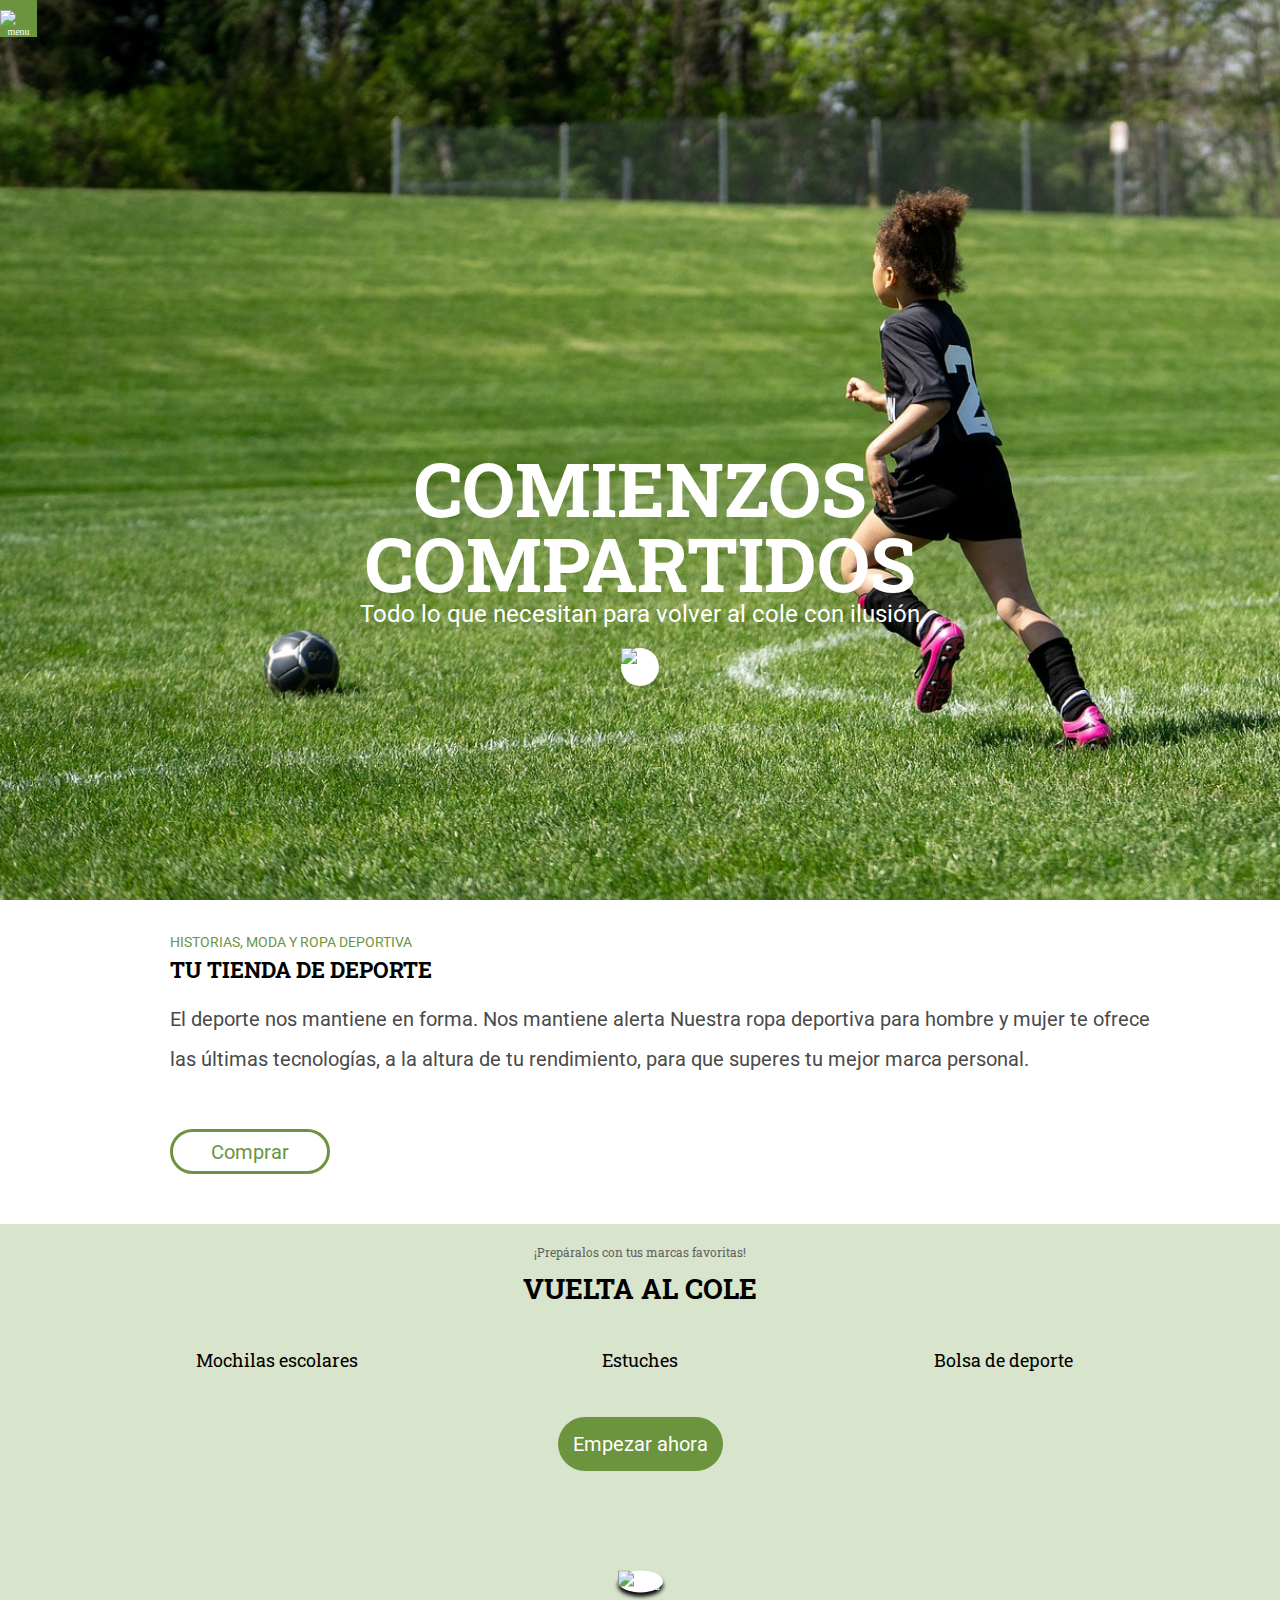
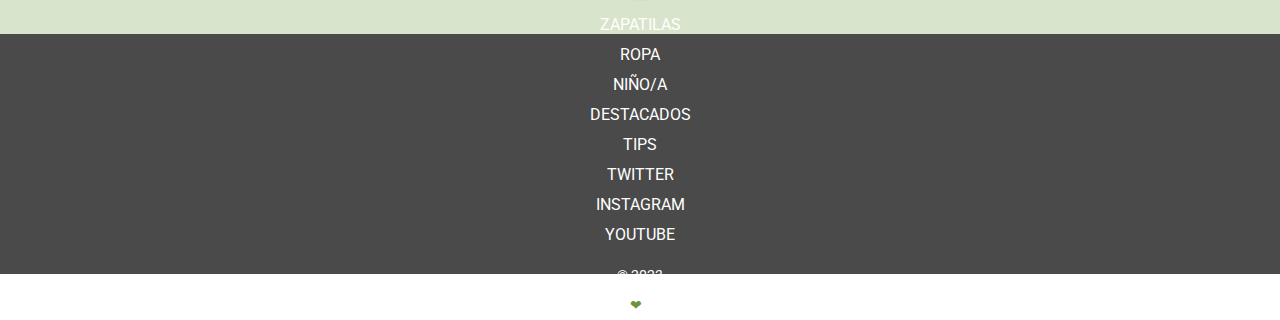
==== docs/index.html @ 7670718a "Update docs" ====
<!DOCTYPE html>
<html lang="es">
  <head>
    <meta charset="UTF-8" />
    <meta name="viewport" content="width=device-width, initial-scale=1" />
    <title>Tu tienda de deporte</title>
    <link rel="stylesheet" href="./assets/css/main.css" />
    <link rel="preconnect" href="https://fonts.googleapis.com" />
    <link rel="preconnect" href="https://fonts.gstatic.com" crossorigin />
    <link
      href="https://fonts.googleapis.com/css2?family=Roboto&family=Roboto+Slab:wght@700&display=swap"
      rel="stylesheet"
    />
  </head>

  <body>
    <header class="header">
      <a href="https://adalab.es/"><img
          class="header__menu"
          src="../assets/images/ico-menu.svg"
          alt="menu" title="menú"/></a>
    </header>
    <main>
      <section class="hero" id="hero">
        <article class="hero__article">
          <h1 class="hero__article--title">comienzos compartidos</h1>
          <p class="hero__article--text">
            Todo lo que necesitan para volver al cole con ilusión
          </p>
          <div class="hero__icon">
            <a href="#school"
              ><img
                class="hero__icon--fig"
                src="../assets/images/ico-scroll-down.svg"
                alt="icono de bajar" title="Ir abajo"
            /></a>
          </div>
        </article>
      </section>
      <section class="sectionone">
        <p class="sectionone__text">historias, moda y ropa deportiva</p>
        <h2 class="sectionone__title">tu tienda de deporte</h2>
        <p class="sectionone__deport">
          El deporte nos mantiene en forma. Nos mantiene alerta Nuestra ropa
          deportiva para hombre y mujer te ofrece las últimas tecnologías, a la
          altura de tu rendimiento, para que superes tu mejor marca personal.
        </p>
        <button class="sectionone__button">Comprar</button>
      </section>

      <section class="container">
        <p class="container__text">¡Prepáralos con tus marcas favoritas!</p>
        <h2 class="container__title" id="school">vuelta al cole</h2>
        <ul class="container__articles">
          <li>
            <img
              class="container__articles--img"
              src="../assets/images/lpbts-mod05-img01-desk.png"
              alt=""
            />
            <p class="container__articles--description">Mochilas escolares</p>
          </li>
          <li>
            <img
              class="container__articles--img"
              src="../assets/images/lpbts-mod05-img04-mob.png"
              alt=""
            />
            <p class="container__articles--description">Estuches</p>
          </li>
          <li>
            <img
              class="container__articles--img"
              src="../assets/images/lpbts-mod05-img03-mob.png"
              alt=""
            />
            <p class="container__articles--description">Bolsa de deporte</p>
          </li>
        </ul>

        <a href="#hero" class="container__buttontwo">Empezar ahora</a>
      </section>
    </main>

    <footer class="footer">
      <div class="footer__arrowup">
        <a href="#hero"
          ><img src="../assets/images/ico-arrow.svg" alt="Ir arriba" title="Ir arriba"
        /></a>
      </div>

    <span class="footer__span">
      <nav class="footer--nav">
        <ul class="footer__span--nav--articles">
          <li><a href="https://adalab.es/" class="footer__span--articles--item">zapatilas</a></li>
          <li><a href="https://adalab.es/" class="footer__span--articles--item">ropa</a></li>
          <li><a href="https://adalab.es/" class="footer__span--articles--item">niño/a</a></li>
          <li><a href="https://adalab.es/" class="footer__span--articles--item">destacados</a></li>
          <li><a href="https://adalab.es/" class="footer__span--articles--item">tips</a></li>
        </ul>
        <nav class="footer__span--nav--networks"> 
        <ul>
          <li><a href="https://adalab.es/" class="footer__span--networks--item">twitter</a></li>
          <li><a href="https://adalab.es/" class="footer__span--networks--item">instagram</a></li>
          <li><a href="https://adalab.es/"class="footer__span--networks--item">youtube</a></li>
        </ul>
      </nav>
      <ul class="footer__span--copy">
        <li>&copy; 2023</li>
        <li>we 
          <span class="footer__span--copy--heart">❤︎</span> run</li>
      </ul>
      </span>
    </footer>
  </body>
</html>
---- docs/assets/css/main.css ----
html{font-size:62.5%}*{box-sizing:border-box;margin:0;padding:0}ol,ul{list-style:none}a{text-decoration:none}.header{background-color:#6c933e;width:3.6rem;height:3.6rem;position:fixed;z-index:100;top:0;left:0;text-align:center;padding-top:1rem}@media all and (min-width: 768px){.header{width:3.7rem;height:3.7rem}}.header__menu{width:1.8rem;height:1.3rem}.hero{background-image:url("../images/cover.jpeg");height:100vh;background-size:cover;background-repeat:no-repeat;background-position:85%;display:flex;justify-content:center;align-items:center;text-align:center}.hero__article{width:25rem;display:flex;width:25rem;flex-direction:column;align-items:center;transform:translateY(55%)}@media all and (min-width: 768px){.hero__article{width:30rem;transform:translateY(30%)}}@media all and (min-width: 1280px){.hero__article{width:80rem;transform:translateY(30%);transform:translateY(50%)}}.hero__article--title{font-size:3rem;font-family:"Roboto Slab",serif;color:#fff;text-transform:uppercase;flex-direction:column;line-height:1.5}@media all and (min-width: 768px){.hero__article--title{font-size:7.5rem;line-height:1}}.hero__article--text{color:#fff;font-family:"Roboto",sans-serif;font-size:1.6rem}@media all and (min-width: 768px){.hero__article--text{font-size:2.4rem}}.hero__icon{background-color:#fff;display:flex;align-items:center;justify-content:center;align-content:center;width:3.8rem;height:3.8rem;border-radius:50%;margin-top:2rem}.hero__icon :hover{transform:scale(0.9)}.sectionone{margin-left:1.3rem;margin-right:1.7rem}@media all and (min-width: 768px){.sectionone{margin-left:3.7rem;margin-right:3.9rem}}@media all and (min-width: 1280px){.sectionone{margin-left:17rem;margin-right:16.8rem}}.sectionone__text{font-size:1.4rem;color:#6c933e;text-transform:uppercase;font-family:"Roboto",sans-serif;margin-top:3.4rem}@media all and (min-width: 768){.sectionone__text{font-size:1.6rem}}.sectionone__title{font-size:2.2rem;color:#000;text-transform:uppercase;font-family:"Roboto Slab",serif;margin-top:0.5rem}@media all and (min-width: 768){.sectionone__title{font-size:3.2rem}}.sectionone__deport{font-size:1.8rem;color:#4a4a4a;font-family:"Roboto",sans-serif;margin-top:1.5rem;line-height:2}@media all and (min-width: 768px){.sectionone__deport{font-size:2rem;width:69rem}}@media all and (min-width: 1280px){.sectionone__deport{width:100rem}}.sectionone__button{margin-top:5rem;margin-bottom:5rem;width:16rem;height:4.5rem;font-family:"Roboto",sans-serif;font-size:2rem;color:#6c933e;background-color:#fff;border:solid 0.3rem;border-color:#6c933e;border-radius:2.3rem}.container{background-color:#d9e4cc;gap:1.5rem;text-align:center;height:66rem}@media all and (min-width: 768px){.container{height:41rem}}@media all and (min-width: 1280px){.container{padding-left:10rem;padding-right:10rem}}.container__text{font-size:1.2rem;font-family:"Roboto Slab",serif;color:#626262;padding-top:2rem}.container__title{font-size:2rem;font-family:"Roboto Slab",serif;text-transform:uppercase;padding-top:1rem}@media all and (min-width: 768px){.container__title{font-size:2.8rem}}.container__articles{display:grid;place-content:center;gap:1rem;margin-top:2.5rem;margin-bottom:3.5rem}@media all and (min-width: 768px){.container__articles{grid-template-columns:repeat(3, 1fr);margin-bottom:6rem}}.container__articles--img{border-radius:50%;width:11.4rem;box-shadow:0 0.4rem 0.4rem 0 #626262}.container__articles--description{font-size:1.4rem;font-family:"Roboto Slab",serif;margin-top:0.5rem}@media all and (min-width: 768px){.container__articles--description{font-size:1.8rem}}.container__buttontwo{width:18.4rem;height:4.7rem;font-family:"Roboto",sans-serif;font-size:2rem;color:#fff;background-color:#6c933e;padding:1.5rem;border-radius:3rem;margin-top:5rem}.footer{background-color:#4a4a4a;height:43rem;display:flex;justify-content:center;flex-direction:column;align-items:center;text-align:center}@media all and (min-width: 768px){.footer{height:24rem}}.footer__arrowup{width:4.5rem;height:4.5rem;border-radius:50%;background-color:#fff;transform:translateY(-130%);display:flex;justify-content:center;align-items:center;box-shadow:0 0.4rem 0.4rem 0 #000}.footer__arrowup :hover{transform:scale(0.9)}@media all and (min-width: 768px){.footer__arrowup{transform:translateY(-80%)}}.footer__span{font-family:"Roboto",sans-serif;font-size:1.6rem;text-transform:uppercase;line-height:3rem}@media all and (min-width: 768px){.footer__span{display:flex;flex-direction:row-reverse;align-items:baseline;gap:8rem}}@media all and (min-width: 1280px){.footer__span{padding-left:6rem;padding-right:6rem}}@media all and (min-width: 1280px){.footer__span--nav{flex-direction:row-reverse}}.footer__span--copy{font-size:1.4rem;font-family:"Roboto",sans-serif;color:#fff;line-height:3rem;margin-top:1rem;order:1}.footer__span--copy--heart{color:#6c933e}a{color:#fff}
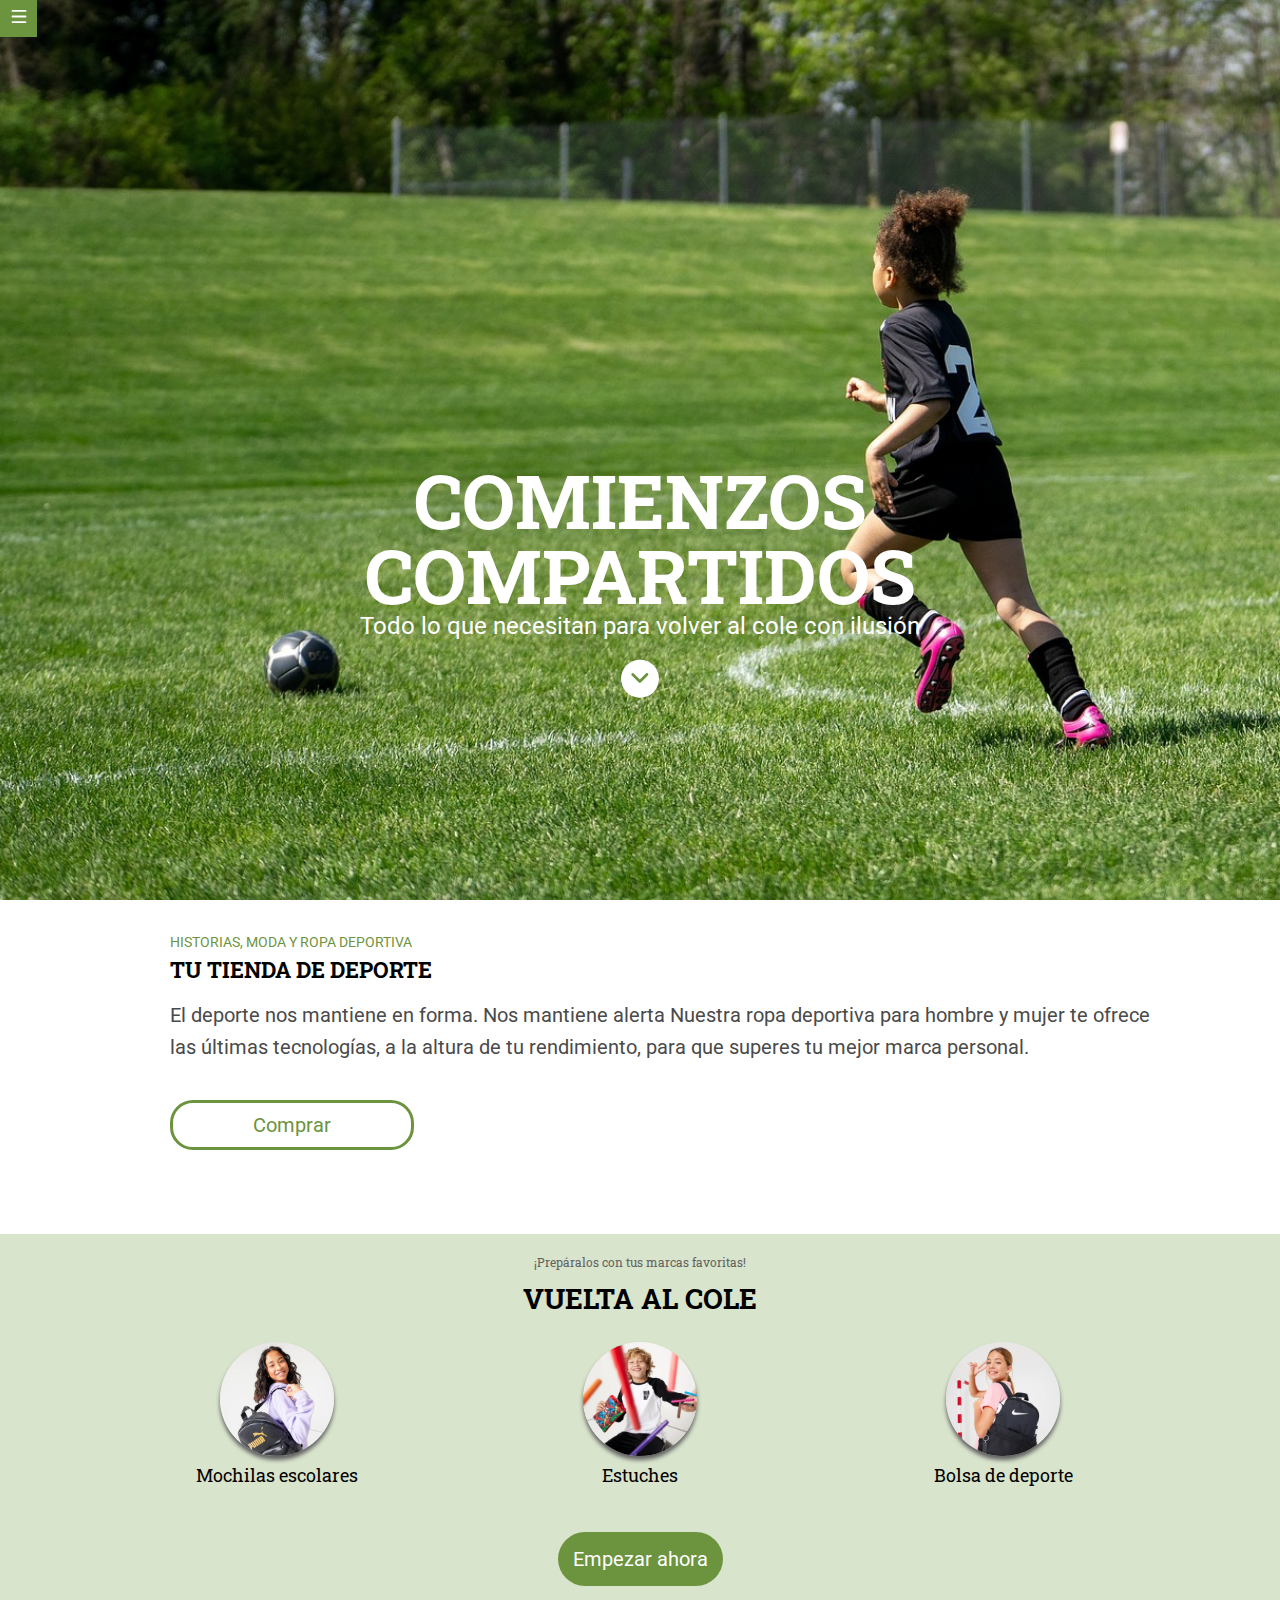
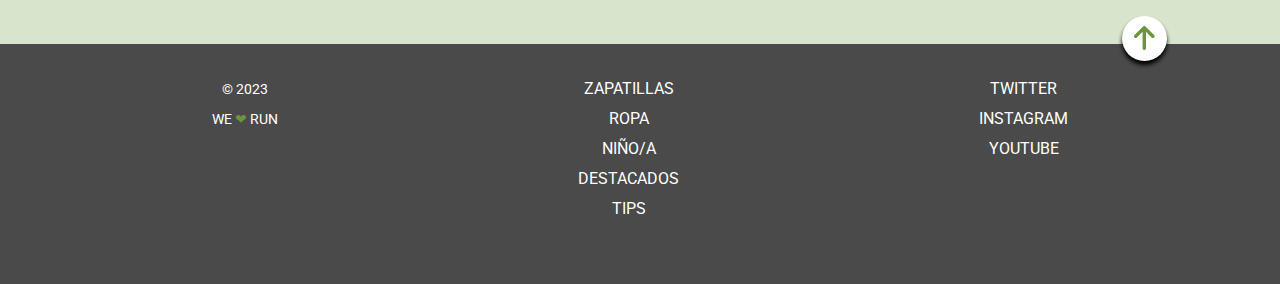
==== commit 57a40814: "Update docs" ====
--- a/docs/index.html
+++ b/docs/index.html
@@ -14,103 +14,106 @@
   </head>
 
   <body>
-    <header class="header">
-      <a href="https://adalab.es/"><img
-          class="header__menu"
-          src="../assets/images/ico-menu.svg"
-          alt="menu" title="menú"/></a>
-    </header>
-    <main>
-      <section class="hero" id="hero">
-        <article class="hero__article">
-          <h1 class="hero__article--title">comienzos compartidos</h1>
-          <p class="hero__article--text">
-            Todo lo que necesitan para volver al cole con ilusión
-          </p>
-          <div class="hero__icon">
-            <a href="#school"
-              ><img
-                class="hero__icon--fig"
-                src="../assets/images/ico-scroll-down.svg"
-                alt="icono de bajar" title="Ir abajo"
-            /></a>
-          </div>
-        </article>
+      <header class="header">
+          <a href="https://adalab.es/"><img
+              class="header__menu"
+              src="./assets/images/ico-menu.svg"
+              alt="menu" title="menú"/></a>
+        </header>
+  <main>
+      <section class="hero" id="hero">
+        <article class="hero__article">
+          <h1 class="hero__article--title">comienzos compartidos</h1>
+          <p class="hero__article--text">
+            Todo lo que necesitan para volver al cole con ilusión
+          </p>
+          <div class="hero__icon">
+            <a href="#school"
+              ><img
+                class="hero__icon--fig"
+                src="./assets/images/ico-scroll-down.svg"
+                alt="icono de bajar"
+                title="Ir abajo"
+            /></a>
+          </div>
+        </article>
+      </section>
+
+      <section class="sectionone">
+        <p class="sectionone__text">historias, moda y ropa deportiva</p>
+        <h2 class="sectionone__title">tu tienda de deporte</h2>
+        <p class="sectionone__deport">
+          El deporte nos mantiene en forma. Nos mantiene alerta Nuestra ropa deportiva
+          para hombre y mujer te ofrece las últimas tecnologías, a la altura de tu
+          rendimiento, para que superes tu mejor marca personal.
+        </p>
+
+        <a href="#hero" class="sectionone__button">Comprar</a>
       </section>
-      <section class="sectionone">
-        <p class="sectionone__text">historias, moda y ropa deportiva</p>
-        <h2 class="sectionone__title">tu tienda de deporte</h2>
-        <p class="sectionone__deport">
-          El deporte nos mantiene en forma. Nos mantiene alerta Nuestra ropa
-          deportiva para hombre y mujer te ofrece las últimas tecnologías, a la
-          altura de tu rendimiento, para que superes tu mejor marca personal.
-        </p>
-        <button class="sectionone__button">Comprar</button>
-      </section>
-
-      <section class="container">
-        <p class="container__text">¡Prepáralos con tus marcas favoritas!</p>
-        <h2 class="container__title" id="school">vuelta al cole</h2>
-        <ul class="container__articles">
-          <li>
-            <img
-              class="container__articles--img"
-              src="../assets/images/lpbts-mod05-img01-desk.png"
-              alt=""
-            />
-            <p class="container__articles--description">Mochilas escolares</p>
-          </li>
-          <li>
-            <img
-              class="container__articles--img"
-              src="../assets/images/lpbts-mod05-img04-mob.png"
-              alt=""
-            />
-            <p class="container__articles--description">Estuches</p>
-          </li>
-          <li>
-            <img
-              class="container__articles--img"
-              src="../assets/images/lpbts-mod05-img03-mob.png"
-              alt=""
-            />
-            <p class="container__articles--description">Bolsa de deporte</p>
-          </li>
-        </ul>
-
-        <a href="#hero" class="container__buttontwo">Empezar ahora</a>
-      </section>
-    </main>
-
-    <footer class="footer">
-      <div class="footer__arrowup">
-        <a href="#hero"
-          ><img src="../assets/images/ico-arrow.svg" alt="Ir arriba" title="Ir arriba"
-        /></a>
-      </div>
-
-    <span class="footer__span">
-      <nav class="footer--nav">
-        <ul class="footer__span--nav--articles">
-          <li><a href="https://adalab.es/" class="footer__span--articles--item">zapatilas</a></li>
-          <li><a href="https://adalab.es/" class="footer__span--articles--item">ropa</a></li>
-          <li><a href="https://adalab.es/" class="footer__span--articles--item">niño/a</a></li>
-          <li><a href="https://adalab.es/" class="footer__span--articles--item">destacados</a></li>
-          <li><a href="https://adalab.es/" class="footer__span--articles--item">tips</a></li>
-        </ul>
-        <nav class="footer__span--nav--networks"> 
-        <ul>
-          <li><a href="https://adalab.es/" class="footer__span--networks--item">twitter</a></li>
-          <li><a href="https://adalab.es/" class="footer__span--networks--item">instagram</a></li>
-          <li><a href="https://adalab.es/"class="footer__span--networks--item">youtube</a></li>
-        </ul>
-      </nav>
-      <ul class="footer__span--copy">
-        <li>&copy; 2023</li>
-        <li>we 
-          <span class="footer__span--copy--heart">❤︎</span> run</li>
-      </ul>
-      </span>
-    </footer>
+      <section class="container">
+          <p class="container__text">¡Prepáralos con tus marcas favoritas!</p>
+          <h2 class="container__title" id="school">vuelta al cole</h2>
+          <ul class="container__articles">
+            <li>
+              <img
+                class="container__articles--img"
+                src="./assets/images/lpbts-mod05-img01-desk.png"
+                alt=""
+              />
+              <p class="container__articles--description">Mochilas escolares</p>
+            </li>
+            <li>
+              <img
+                class="container__articles--img"
+                src="./assets/images/lpbts-mod05-img04-mob.png"
+                alt=""
+              />
+              <p class="container__articles--description">Estuches</p>
+            </li>
+            <li>
+              <img
+                class="container__articles--img"
+                src="./assets/images/lpbts-mod05-img03-mob.png"
+                alt=""/>
+              <p class="container__articles--description">Bolsa de deporte</p>
+            </li>
+          </ul>
+
+          <a href="#hero" class="container__buttontwo">Empezar ahora</a>
+          <div class="container__arrowup">
+            <a href="#hero"
+              ><img src="./assets/images/ico-arrow.svg" alt="Ir arriba" title="Ir arriba"
+            /></a>
+          </div>
+        </section>
+      </main>
+  </main>    
+      <footer class="footer">
+
+        
+          <nav class="footer__nav">
+            <ul class="footer__nav--articles">
+              <li><a href="https://adalab.es/" class="item">zapatillas</a></li>
+              <li><a href="https://adalab.es/" class="item">ropa</a></li>
+              <li><a href="https://adalab.es/" class="item">niño/a</a></li>
+              <li><a href="https://adalab.es/" class="item">destacados</a></li>
+              <li><a href="https://adalab.es/" class="item">tips</a></li>
+            </ul>
+
+            <nav class="footer__nav--networks"> 
+            <ul>
+              <li><a href="https://adalab.es/" class="item">twitter</a></li>
+              <li><a href="https://adalab.es/" class="item">instagram</a></li>
+              <li><a href="https://adalab.es/" class="item">youtube</a></li>
+            </ul>
+          </nav>
+
+          <ul class="footer__copy">
+            <li>&copy; 2023</li>
+            <li>we 
+              <span class="footer__copy--heart">❤︎</span> run</li>
+          </ul>
+
+        </footer>
   </body>
-</html>
+</html>--- a/docs/assets/css/main.css
+++ b/docs/assets/css/main.css
@@ -1 +1 @@
-html{font-size:62.5%}*{box-sizing:border-box;margin:0;padding:0}ol,ul{list-style:none}a{text-decoration:none}.header{background-color:#6c933e;width:3.6rem;height:3.6rem;position:fixed;z-index:100;top:0;left:0;text-align:center;padding-top:1rem}@media all and (min-width: 768px){.header{width:3.7rem;height:3.7rem}}.header__menu{width:1.8rem;height:1.3rem}.hero{background-image:url("../images/cover.jpeg");height:100vh;background-size:cover;background-repeat:no-repeat;background-position:85%;display:flex;justify-content:center;align-items:center;text-align:center}.hero__article{width:25rem;display:flex;width:25rem;flex-direction:column;align-items:center;transform:translateY(55%)}@media all and (min-width: 768px){.hero__article{width:30rem;transform:translateY(30%)}}@media all and (min-width: 1280px){.hero__article{width:80rem;transform:translateY(30%);transform:translateY(50%)}}.hero__article--title{font-size:3rem;font-family:"Roboto Slab",serif;color:#fff;text-transform:uppercase;flex-direction:column;line-height:1.5}@media all and (min-width: 768px){.hero__article--title{font-size:7.5rem;line-height:1}}.hero__article--text{color:#fff;font-family:"Roboto",sans-serif;font-size:1.6rem}@media all and (min-width: 768px){.hero__article--text{font-size:2.4rem}}.hero__icon{background-color:#fff;display:flex;align-items:center;justify-content:center;align-content:center;width:3.8rem;height:3.8rem;border-radius:50%;margin-top:2rem}.hero__icon :hover{transform:scale(0.9)}.sectionone{margin-left:1.3rem;margin-right:1.7rem}@media all and (min-width: 768px){.sectionone{margin-left:3.7rem;margin-right:3.9rem}}@media all and (min-width: 1280px){.sectionone{margin-left:17rem;margin-right:16.8rem}}.sectionone__text{font-size:1.4rem;color:#6c933e;text-transform:uppercase;font-family:"Roboto",sans-serif;margin-top:3.4rem}@media all and (min-width: 768){.sectionone__text{font-size:1.6rem}}.sectionone__title{font-size:2.2rem;color:#000;text-transform:uppercase;font-family:"Roboto Slab",serif;margin-top:0.5rem}@media all and (min-width: 768){.sectionone__title{font-size:3.2rem}}.sectionone__deport{font-size:1.8rem;color:#4a4a4a;font-family:"Roboto",sans-serif;margin-top:1.5rem;line-height:2}@media all and (min-width: 768px){.sectionone__deport{font-size:2rem;width:69rem}}@media all and (min-width: 1280px){.sectionone__deport{width:100rem}}.sectionone__button{margin-top:5rem;margin-bottom:5rem;width:16rem;height:4.5rem;font-family:"Roboto",sans-serif;font-size:2rem;color:#6c933e;background-color:#fff;border:solid 0.3rem;border-color:#6c933e;border-radius:2.3rem}.container{background-color:#d9e4cc;gap:1.5rem;text-align:center;height:66rem}@media all and (min-width: 768px){.container{height:41rem}}@media all and (min-width: 1280px){.container{padding-left:10rem;padding-right:10rem}}.container__text{font-size:1.2rem;font-family:"Roboto Slab",serif;color:#626262;padding-top:2rem}.container__title{font-size:2rem;font-family:"Roboto Slab",serif;text-transform:uppercase;padding-top:1rem}@media all and (min-width: 768px){.container__title{font-size:2.8rem}}.container__articles{display:grid;place-content:center;gap:1rem;margin-top:2.5rem;margin-bottom:3.5rem}@media all and (min-width: 768px){.container__articles{grid-template-columns:repeat(3, 1fr);margin-bottom:6rem}}.container__articles--img{border-radius:50%;width:11.4rem;box-shadow:0 0.4rem 0.4rem 0 #626262}.container__articles--description{font-size:1.4rem;font-family:"Roboto Slab",serif;margin-top:0.5rem}@media all and (min-width: 768px){.container__articles--description{font-size:1.8rem}}.container__buttontwo{width:18.4rem;height:4.7rem;font-family:"Roboto",sans-serif;font-size:2rem;color:#fff;background-color:#6c933e;padding:1.5rem;border-radius:3rem;margin-top:5rem}.footer{background-color:#4a4a4a;height:43rem;display:flex;justify-content:center;flex-direction:column;align-items:center;text-align:center}@media all and (min-width: 768px){.footer{height:24rem}}.footer__arrowup{width:4.5rem;height:4.5rem;border-radius:50%;background-color:#fff;transform:translateY(-130%);display:flex;justify-content:center;align-items:center;box-shadow:0 0.4rem 0.4rem 0 #000}.footer__arrowup :hover{transform:scale(0.9)}@media all and (min-width: 768px){.footer__arrowup{transform:translateY(-80%)}}.footer__span{font-family:"Roboto",sans-serif;font-size:1.6rem;text-transform:uppercase;line-height:3rem}@media all and (min-width: 768px){.footer__span{display:flex;flex-direction:row-reverse;align-items:baseline;gap:8rem}}@media all and (min-width: 1280px){.footer__span{padding-left:6rem;padding-right:6rem}}@media all and (min-width: 1280px){.footer__span--nav{flex-direction:row-reverse}}.footer__span--copy{font-size:1.4rem;font-family:"Roboto",sans-serif;color:#fff;line-height:3rem;margin-top:1rem;order:1}.footer__span--copy--heart{color:#6c933e}a{color:#fff}
+html{font-size:62.5%}*{box-sizing:border-box;margin:0;padding:0}ol,ul{list-style:none}a{text-decoration:none}.header{background-color:#6c933e;width:3.6rem;height:3.6rem;position:fixed;z-index:100;top:0;left:0;text-align:center;padding-top:1rem}@media all and (min-width: 768px){.header{width:3.7rem;height:3.7rem}}.header__menu{width:1.8rem;height:1.3rem}.hero{background-image:url("../images/cover.jpeg");height:100vh;background-size:cover;background-repeat:no-repeat;background-position:85%;display:flex;justify-content:center;align-items:center;text-align:center}.hero__article{width:25rem;display:flex;flex-direction:column;align-items:center;justify-content:center;transform:translateY(55%)}@media all and (min-width: 768px){.hero__article{width:30rem}}@media all and (min-width: 1280px){.hero__article{width:80rem}}.hero__article--title{font-size:3rem;font-family:"Roboto Slab",serif;color:#fff;text-transform:uppercase;flex-direction:column;line-height:1.5}@media all and (min-width: 768px){.hero__article--title{font-size:7.5rem;line-height:1}}.hero__article--text{color:#fff;font-family:"Roboto",sans-serif;font-size:1.6rem}@media all and (min-width: 768px){.hero__article--text{font-size:2.4rem}}.hero__icon{background-color:#fff;display:flex;align-items:center;justify-content:center;align-content:center;width:3.8rem;height:3.8rem;border-radius:50%;margin-top:2rem}.hero__icon :hover{transform:scale(0.9)}.sectionone{margin-left:1.3rem;margin-right:1.7rem;height:30rem}@media all and (min-width: 768px){.sectionone{margin-left:3.7rem;margin-right:3.9rem}}@media all and (min-width: 1280px){.sectionone{margin-left:17rem;margin-right:16.8rem}}.sectionone__text{font-size:1.4rem;color:#6c933e;text-transform:uppercase;font-family:"Roboto",sans-serif;margin-top:3.4rem}@media all and (min-width: 768){.sectionone__text{font-size:1.6rem}}.sectionone__title{font-size:2.2rem;color:#000;text-transform:uppercase;font-family:"Roboto Slab",serif;margin-top:0.5rem}@media all and (min-width: 768){.sectionone__title{font-size:3.2rem}}.sectionone__deport{font-size:1.8rem;color:#4a4a4a;font-family:"Roboto",sans-serif;margin-top:1.5rem;margin-bottom:5rem;line-height:1.6}@media all and (min-width: 768px){.sectionone__deport{font-size:2rem;width:69rem}}@media all and (min-width: 1280px){.sectionone__deport{width:100rem}}.sectionone__button{margin-top:5rem;color:#6c933e;font-family:"Roboto",sans-serif;font-size:2rem;background-color:#fff;border:solid 0.3rem;border-radius:2.3rem;border-color:#6c933e;padding:1rem;padding-left:8rem;padding-right:8rem;width:16rem}.container{background-color:#d9e4cc;gap:1.5rem;text-align:center;height:66rem}@media all and (min-width: 768px){.container{height:41rem}}@media all and (min-width: 1280px){.container{padding-left:10rem;padding-right:10rem}}.container__text{font-size:1.2rem;font-family:"Roboto Slab",serif;color:#626262;padding-top:2rem}.container__title{font-size:2rem;font-family:"Roboto Slab",serif;text-transform:uppercase;padding-top:1rem}@media all and (min-width: 768px){.container__title{font-size:2.8rem}}.container__articles{display:grid;place-content:center;gap:1rem;margin-top:2.5rem;margin-bottom:3.5rem}@media all and (min-width: 768px){.container__articles{grid-template-columns:repeat(3, 1fr);margin-bottom:6rem}}.container__articles--img{border-radius:50%;width:11.4rem;box-shadow:0 0.4rem 0.4rem 0 #626262}.container__articles--description{font-size:1.4rem;font-family:"Roboto Slab",serif;margin-top:0.5rem}@media all and (min-width: 768px){.container__articles--description{font-size:1.8rem}}.container__buttontwo{width:18.4rem;height:4.7rem;font-family:"Roboto",sans-serif;font-size:2rem;color:#fff;background-color:#6c933e;padding:1.5rem;border-radius:3rem;margin-top:5rem}.container__buttontwo :hover{background-color:#d9e4cc}.container__arrowup{width:4.5rem;height:4.5rem;border-radius:50%;background-color:#fff;display:flex;justify-content:center;justify-self:center;align-items:center;box-shadow:0 0.4rem 0.4rem 0 #000;transform:translate(300%, 90%)}@media all and (min-width: 768px){.container__arrowup{transform:translate(780%, 100%)}}@media all and (min-width: 1280px){.container__arrowup{transform:translate(1120%, 100%)}}.container__arrowup :hover{transform:scale(0.9)}.footer{background-color:#4a4a4a;height:43rem;font-family:"Roboto",sans-serif;font-size:1.6rem;text-transform:uppercase;line-height:3rem;text-align:center;color:#fff}@media all and (min-width: 768px){.footer{height:24rem}}@media all and (min-width: 768px){.footer__nav{display:flex;flex-direction:row-reverse;justify-content:center;align-content:baseline;gap:15rem}}@media all and (min-width: 1280px){.footer__nav{gap:30rem}}.footer__nav--articles{padding-top:3rem;order:2}.footer__nav--networks{margin-top:3rem;order:1}.footer__nav .item{color:#fff}.footer__copy{font-size:1.4rem;font-family:"Roboto",sans-serif;color:#fff;line-height:3rem;order:3;margin-top:3rem}.footer__copy--heart{color:#6c933e}
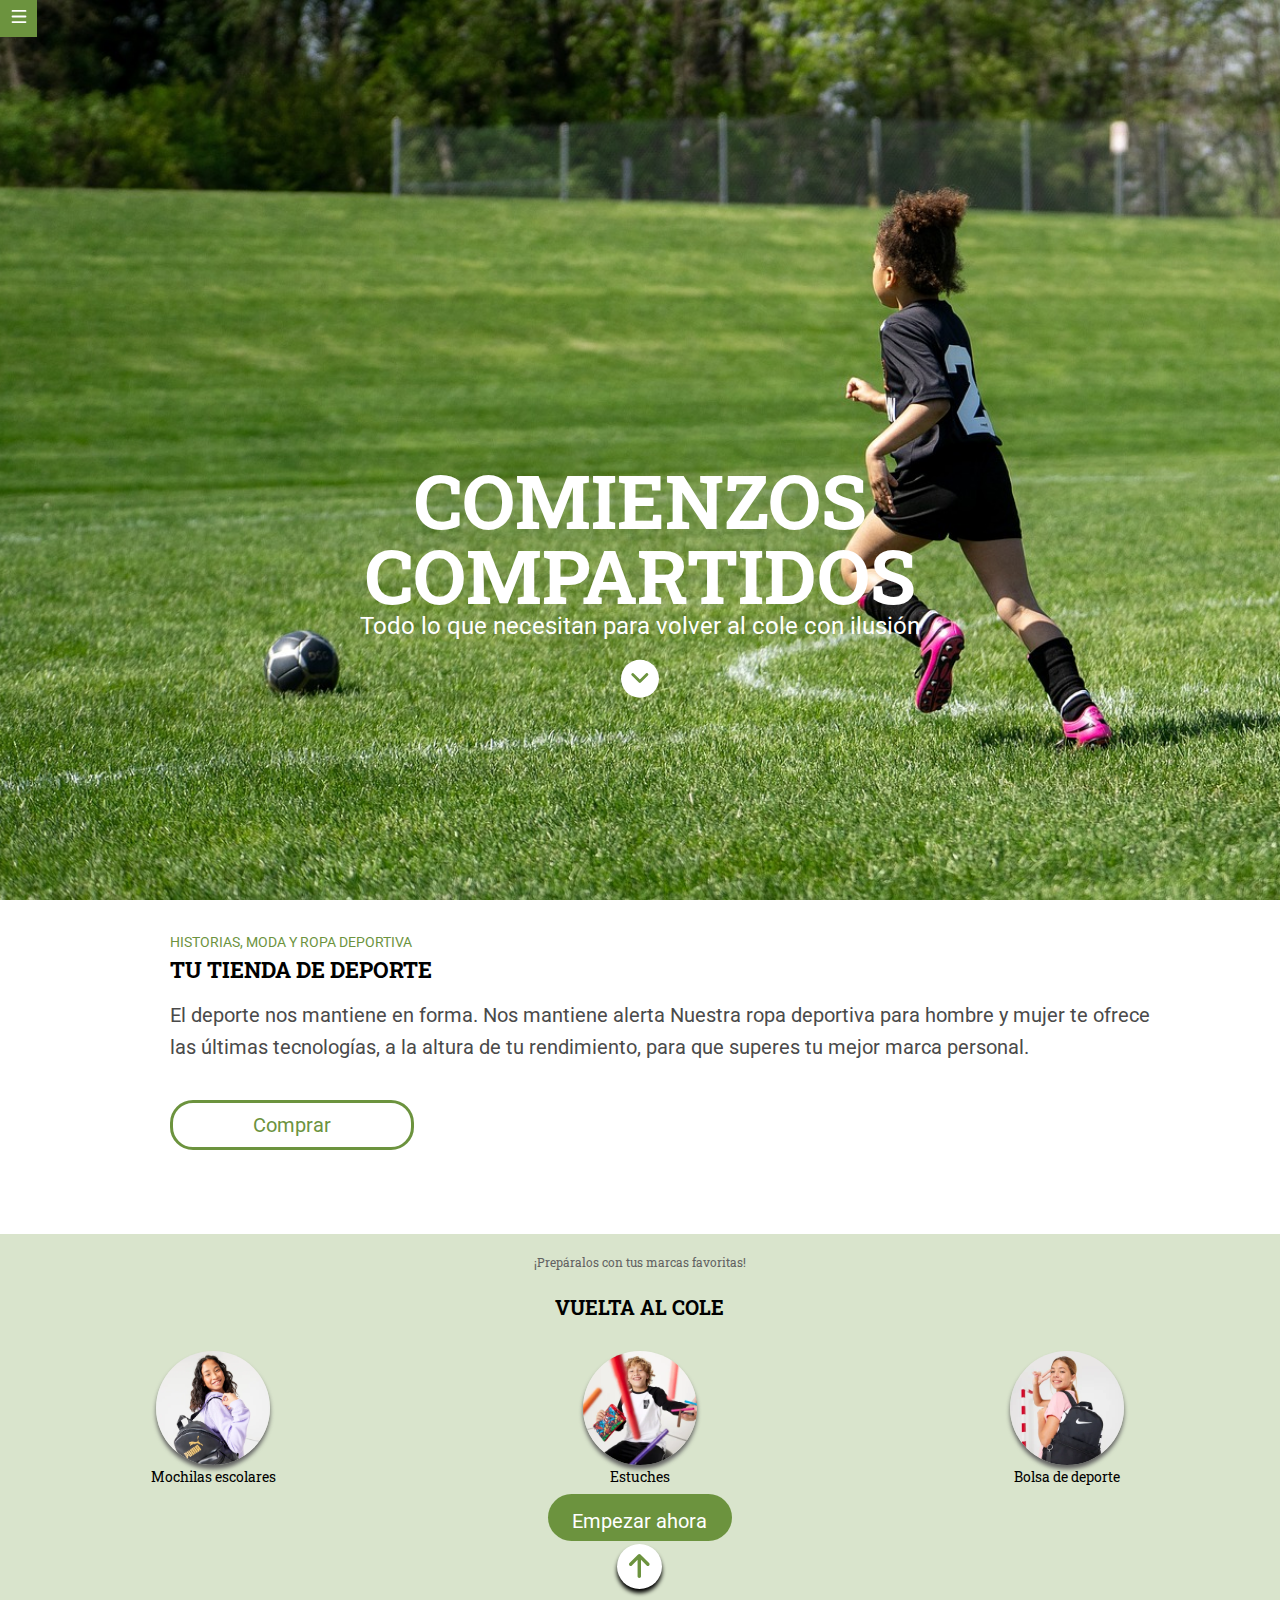
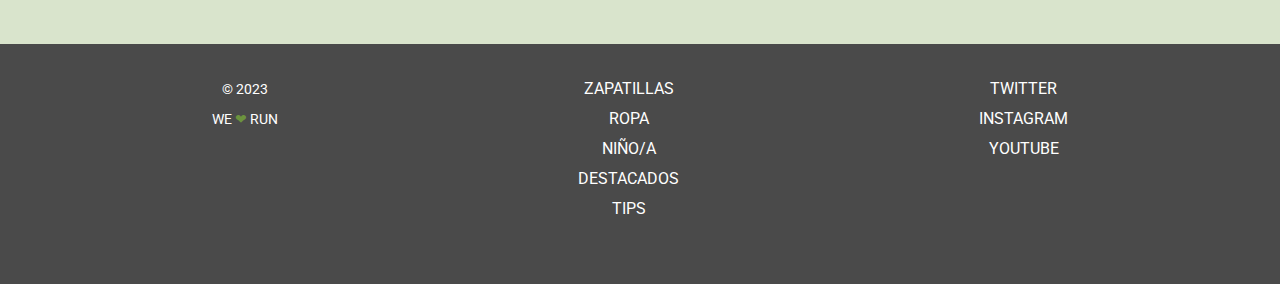
==== commit e824ec3a: "Update docs" ====
--- a/docs/index.html
+++ b/docs/index.html
@@ -53,29 +53,30 @@
       <section class="container">
           <p class="container__text">¡Prepáralos con tus marcas favoritas!</p>
           <h2 class="container__title" id="school">vuelta al cole</h2>
+          
           <ul class="container__articles">
-            <li>
+            <li class="school">
               <img
-                class="container__articles--img"
+                class="img"
                 src="./assets/images/lpbts-mod05-img01-desk.png"
                 alt=""
               />
-              <p class="container__articles--description">Mochilas escolares</p>
+              <p class="description">Mochilas escolares</p>
             </li>
-            <li>
+            <li class="case">
               <img
-                class="container__articles--img"
+                class="img"
                 src="./assets/images/lpbts-mod05-img04-mob.png"
                 alt=""
               />
-              <p class="container__articles--description">Estuches</p>
+              <p class="description">Estuches</p>
             </li>
-            <li>
+            <li class="bagdeport">
               <img
-                class="container__articles--img"
+                class="img"
                 src="./assets/images/lpbts-mod05-img03-mob.png"
                 alt=""/>
-              <p class="container__articles--description">Bolsa de deporte</p>
+              <p class="description">Bolsa de deporte</p>
             </li>
           </ul>
 
--- a/docs/assets/css/main.css
+++ b/docs/assets/css/main.css
@@ -1 +1 @@
-html{font-size:62.5%}*{box-sizing:border-box;margin:0;padding:0}ol,ul{list-style:none}a{text-decoration:none}.header{background-color:#6c933e;width:3.6rem;height:3.6rem;position:fixed;z-index:100;top:0;left:0;text-align:center;padding-top:1rem}@media all and (min-width: 768px){.header{width:3.7rem;height:3.7rem}}.header__menu{width:1.8rem;height:1.3rem}.hero{background-image:url("../images/cover.jpeg");height:100vh;background-size:cover;background-repeat:no-repeat;background-position:85%;display:flex;justify-content:center;align-items:center;text-align:center}.hero__article{width:25rem;display:flex;flex-direction:column;align-items:center;justify-content:center;transform:translateY(55%)}@media all and (min-width: 768px){.hero__article{width:30rem}}@media all and (min-width: 1280px){.hero__article{width:80rem}}.hero__article--title{font-size:3rem;font-family:"Roboto Slab",serif;color:#fff;text-transform:uppercase;flex-direction:column;line-height:1.5}@media all and (min-width: 768px){.hero__article--title{font-size:7.5rem;line-height:1}}.hero__article--text{color:#fff;font-family:"Roboto",sans-serif;font-size:1.6rem}@media all and (min-width: 768px){.hero__article--text{font-size:2.4rem}}.hero__icon{background-color:#fff;display:flex;align-items:center;justify-content:center;align-content:center;width:3.8rem;height:3.8rem;border-radius:50%;margin-top:2rem}.hero__icon :hover{transform:scale(0.9)}.sectionone{margin-left:1.3rem;margin-right:1.7rem;height:30rem}@media all and (min-width: 768px){.sectionone{margin-left:3.7rem;margin-right:3.9rem}}@media all and (min-width: 1280px){.sectionone{margin-left:17rem;margin-right:16.8rem}}.sectionone__text{font-size:1.4rem;color:#6c933e;text-transform:uppercase;font-family:"Roboto",sans-serif;margin-top:3.4rem}@media all and (min-width: 768){.sectionone__text{font-size:1.6rem}}.sectionone__title{font-size:2.2rem;color:#000;text-transform:uppercase;font-family:"Roboto Slab",serif;margin-top:0.5rem}@media all and (min-width: 768){.sectionone__title{font-size:3.2rem}}.sectionone__deport{font-size:1.8rem;color:#4a4a4a;font-family:"Roboto",sans-serif;margin-top:1.5rem;margin-bottom:5rem;line-height:1.6}@media all and (min-width: 768px){.sectionone__deport{font-size:2rem;width:69rem}}@media all and (min-width: 1280px){.sectionone__deport{width:100rem}}.sectionone__button{margin-top:5rem;color:#6c933e;font-family:"Roboto",sans-serif;font-size:2rem;background-color:#fff;border:solid 0.3rem;border-radius:2.3rem;border-color:#6c933e;padding:1rem;padding-left:8rem;padding-right:8rem;width:16rem}.container{background-color:#d9e4cc;gap:1.5rem;text-align:center;height:66rem}@media all and (min-width: 768px){.container{height:41rem}}@media all and (min-width: 1280px){.container{padding-left:10rem;padding-right:10rem}}.container__text{font-size:1.2rem;font-family:"Roboto Slab",serif;color:#626262;padding-top:2rem}.container__title{font-size:2rem;font-family:"Roboto Slab",serif;text-transform:uppercase;padding-top:1rem}@media all and (min-width: 768px){.container__title{font-size:2.8rem}}.container__articles{display:grid;place-content:center;gap:1rem;margin-top:2.5rem;margin-bottom:3.5rem}@media all and (min-width: 768px){.container__articles{grid-template-columns:repeat(3, 1fr);margin-bottom:6rem}}.container__articles--img{border-radius:50%;width:11.4rem;box-shadow:0 0.4rem 0.4rem 0 #626262}.container__articles--description{font-size:1.4rem;font-family:"Roboto Slab",serif;margin-top:0.5rem}@media all and (min-width: 768px){.container__articles--description{font-size:1.8rem}}.container__buttontwo{width:18.4rem;height:4.7rem;font-family:"Roboto",sans-serif;font-size:2rem;color:#fff;background-color:#6c933e;padding:1.5rem;border-radius:3rem;margin-top:5rem}.container__buttontwo :hover{background-color:#d9e4cc}.container__arrowup{width:4.5rem;height:4.5rem;border-radius:50%;background-color:#fff;display:flex;justify-content:center;justify-self:center;align-items:center;box-shadow:0 0.4rem 0.4rem 0 #000;transform:translate(300%, 90%)}@media all and (min-width: 768px){.container__arrowup{transform:translate(780%, 100%)}}@media all and (min-width: 1280px){.container__arrowup{transform:translate(1120%, 100%)}}.container__arrowup :hover{transform:scale(0.9)}.footer{background-color:#4a4a4a;height:43rem;font-family:"Roboto",sans-serif;font-size:1.6rem;text-transform:uppercase;line-height:3rem;text-align:center;color:#fff}@media all and (min-width: 768px){.footer{height:24rem}}@media all and (min-width: 768px){.footer__nav{display:flex;flex-direction:row-reverse;justify-content:center;align-content:baseline;gap:15rem}}@media all and (min-width: 1280px){.footer__nav{gap:30rem}}.footer__nav--articles{padding-top:3rem;order:2}.footer__nav--networks{margin-top:3rem;order:1}.footer__nav .item{color:#fff}.footer__copy{font-size:1.4rem;font-family:"Roboto",sans-serif;color:#fff;line-height:3rem;order:3;margin-top:3rem}.footer__copy--heart{color:#6c933e}
+html{font-size:62.5%}*{box-sizing:border-box;margin:0;padding:0}ol,ul{list-style:none}a{text-decoration:none}.header{background-color:#6c933e;width:3.6rem;height:3.6rem;position:fixed;z-index:100;top:0;left:0;text-align:center;padding-top:1rem}@media all and (min-width: 768px){.header{width:3.7rem;height:3.7rem}}.header__menu{width:1.8rem;height:1.3rem}.hero{background-image:url("../images/cover.jpeg");height:100vh;background-size:cover;background-repeat:no-repeat;background-position:85%;display:flex;justify-content:center;align-items:center;text-align:center}.hero__article{width:25rem;display:flex;flex-direction:column;align-items:center;justify-content:center;transform:translateY(55%)}@media all and (min-width: 768px){.hero__article{width:30rem}}@media all and (min-width: 1280px){.hero__article{width:80rem}}.hero__article--title{font-size:3rem;font-family:"Roboto Slab",serif;color:#fff;text-transform:uppercase;flex-direction:column;line-height:1.5}@media all and (min-width: 768px){.hero__article--title{font-size:7.5rem;line-height:1}}.hero__article--text{color:#fff;font-family:"Roboto",sans-serif;font-size:1.6rem}@media all and (min-width: 768px){.hero__article--text{font-size:2.4rem}}.hero__icon{background-color:#fff;display:flex;align-items:center;justify-content:center;align-content:center;width:3.8rem;height:3.8rem;border-radius:50%;margin-top:2rem}.hero__icon :hover{transform:scale(0.9)}.sectionone{margin-left:1.3rem;margin-right:1.7rem;height:30rem}@media all and (min-width: 768px){.sectionone{margin-left:3.7rem;margin-right:3.9rem}}@media all and (min-width: 1280px){.sectionone{margin-left:17rem;margin-right:16.8rem}}.sectionone__text{font-size:1.4rem;color:#6c933e;text-transform:uppercase;font-family:"Roboto",sans-serif;margin-top:3.4rem}@media all and (min-width: 768){.sectionone__text{font-size:1.6rem}}.sectionone__title{font-size:2.2rem;color:#000;text-transform:uppercase;font-family:"Roboto Slab",serif;margin-top:0.5rem}@media all and (min-width: 768){.sectionone__title{font-size:3.2rem}}.sectionone__deport{font-size:1.8rem;color:#4a4a4a;font-family:"Roboto",sans-serif;margin-top:1.5rem;margin-bottom:5rem;line-height:1.6}@media all and (min-width: 768px){.sectionone__deport{font-size:2rem;width:69rem}}@media all and (min-width: 1280px){.sectionone__deport{width:100rem}}.sectionone__button{margin-top:5rem;color:#6c933e;font-family:"Roboto",sans-serif;font-size:2rem;background-color:#fff;border:solid 0.3rem;border-radius:2.3rem;border-color:#6c933e;padding:1rem;padding-left:8rem;padding-right:8rem;width:16rem}.container{background-color:#d9e4cc;text-align:center;height:66rem;display:grid;grid-template-columns:auto;grid-template-rows:auto;justify-content:center}@media all and (min-width: 768px){.container{height:41rem;grid-template-columns:1fr 1fr 1fr;grid-template-rows:5rem 5rem 16rem 5rem 5rem}}.container__text{font-size:1.2rem;font-family:"Roboto Slab",serif;color:#626262;padding-top:2rem;grid-row:1/1}@media all and (min-width: 768px){.container__text{grid-column:1/4;grid-rows:1/1}}.container__title{font-size:2rem;font-family:"Roboto Slab",serif;text-transform:uppercase;padding-top:1rem;grid-row:2/2}@media all and (min-width: 768px){.container__title{grid-column:2/2;grid-rows:2/2}}.container__articles{grid-row:3/3}@media all and (min-width: 768px){.container__articles{grid-column:1/4;grid-rows:3/3;display:grid;grid-template-columns:1fr 1fr 1fr;grid-template-rows:auto}}@media all and (min-width: 768px){.container__articles .school{grid-column:1/1;grid-row:3/3}}@media all and (min-width: 768px){.container__articles .case{grid-column:2/2;grid-row:3/3}}@media all and (min-width: 768px){.container__articles .bagdeport{grid-column:3/3;grid-row:3/3}}.container__buttontwo{width:18.4rem;height:4.7rem;font-family:"Roboto",sans-serif;font-size:2rem;color:#fff;background-color:#6c933e;padding:1.5rem;border-radius:3rem;grid-row:4/4;justify-self:center}@media all and (min-width: 768px){.container__buttontwo{grid-column:2/2;grid-row:4/4}}.container__arrowup{width:4.5rem;height:4.5rem;border-radius:50%;background-color:#fff;justify-self:center;padding-top:1rem;box-shadow:0 0.4rem 0.4rem #000;grid-row:5/5}@media all and (min-width: 768px){.container__arrowup{grid-column:2/2;grid-row:5/5}}.img{border-radius:50%;width:11.4rem;box-shadow:0 0.4rem 0.4rem 0 #626262}.description{font-size:1.4rem;font-family:"Roboto Slab",serif}.footer{background-color:#4a4a4a;height:43rem;font-family:"Roboto",sans-serif;font-size:1.6rem;text-transform:uppercase;line-height:3rem;text-align:center;color:#fff}@media all and (min-width: 768px){.footer{height:24rem}}@media all and (min-width: 768px){.footer__nav{display:flex;flex-direction:row-reverse;justify-content:center;align-content:baseline;gap:15rem}}@media all and (min-width: 1280px){.footer__nav{gap:30rem}}.footer__nav--articles{padding-top:3rem;order:2}.footer__nav--networks{margin-top:3rem;order:1}.footer__nav .item{color:#fff}.footer__copy{font-size:1.4rem;font-family:"Roboto",sans-serif;color:#fff;line-height:3rem;order:3;margin-top:3rem}.footer__copy--heart{color:#6c933e}
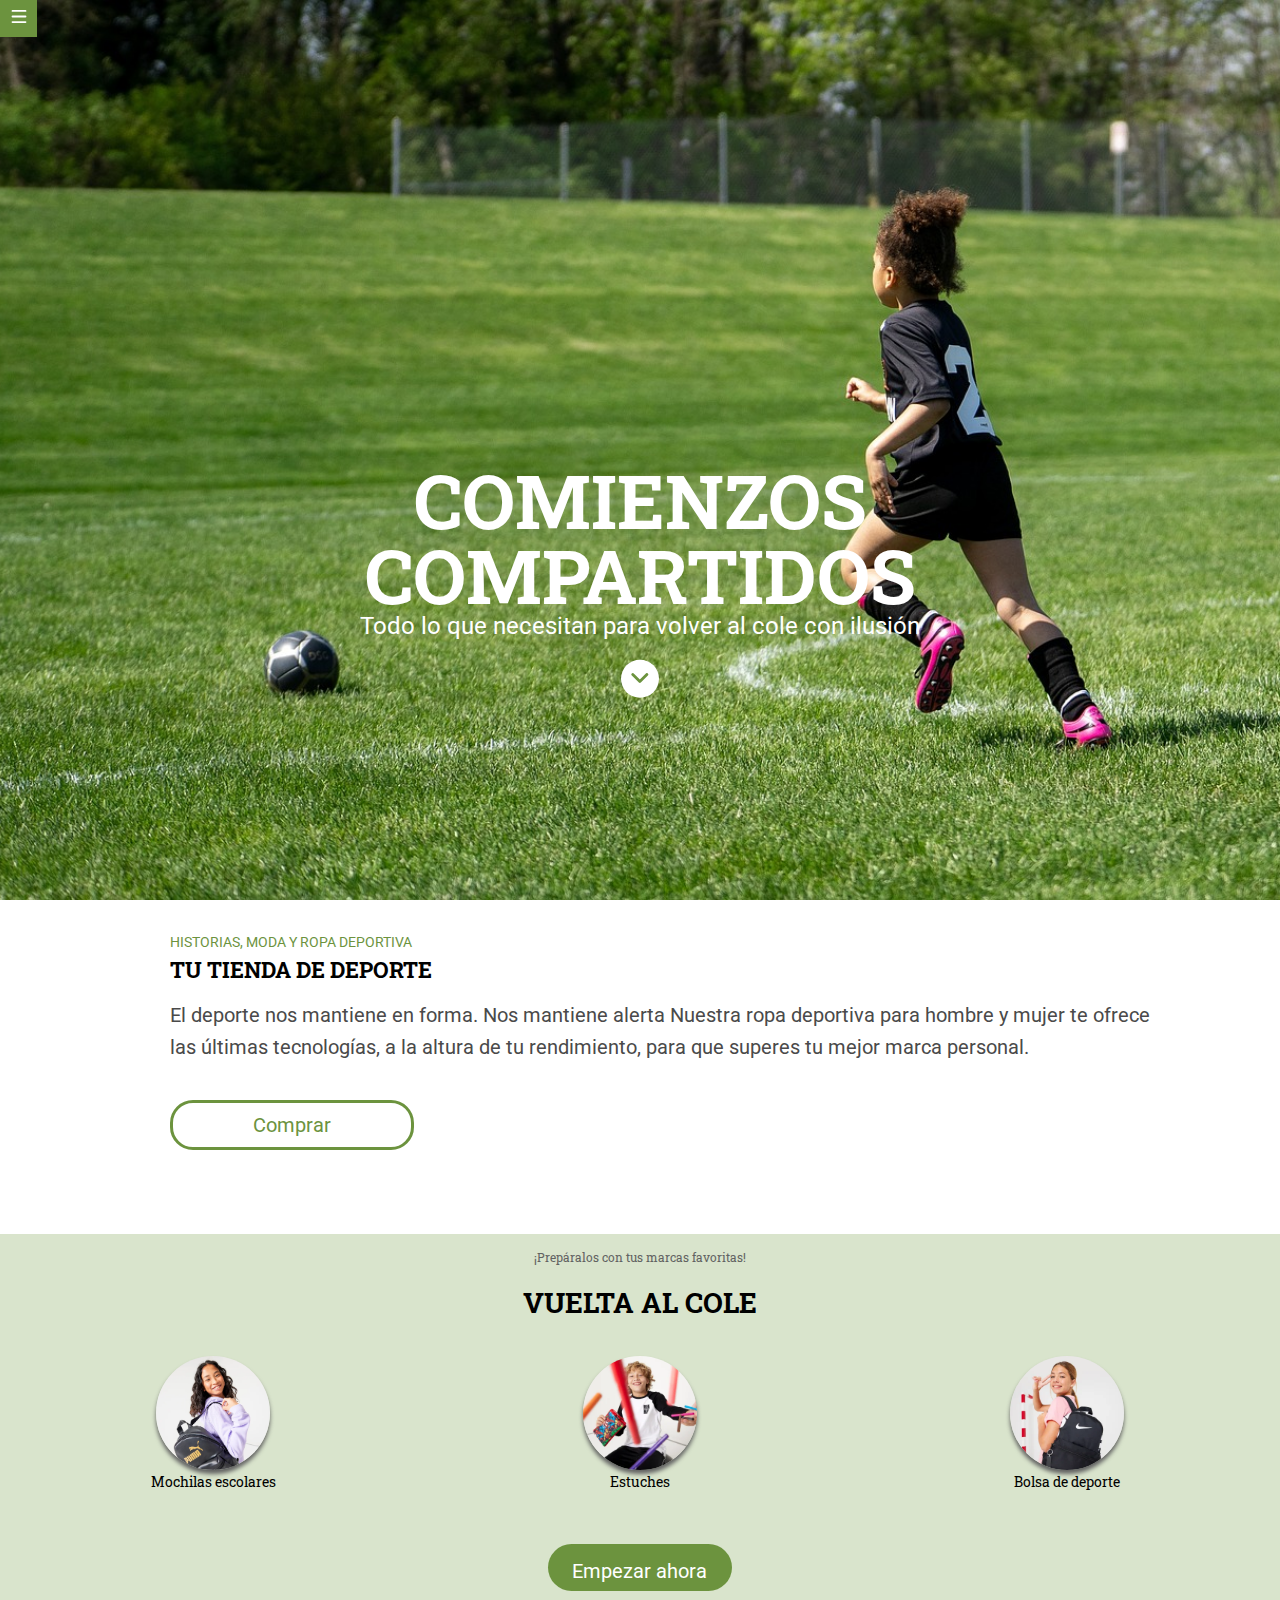
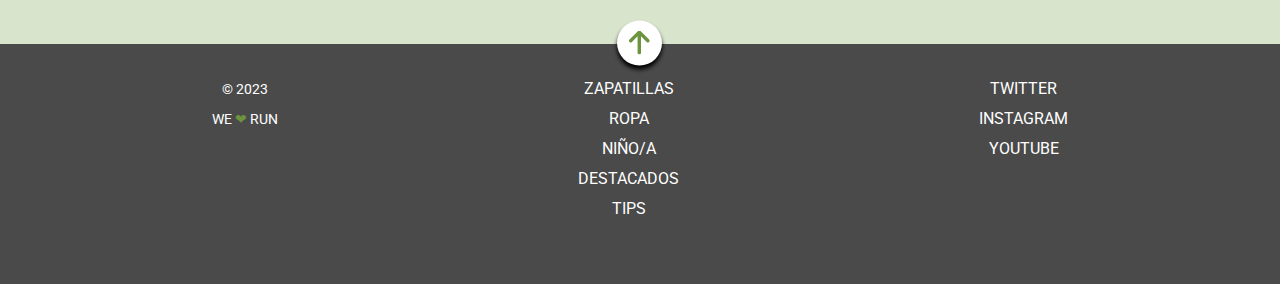
==== commit 43d15d84: "Update docs" ====
--- a/docs/index.html
+++ b/docs/index.html
@@ -71,7 +71,7 @@
               />
               <p class="description">Estuches</p>
             </li>
-            <li class="bagdeport">
+            <li class="deportbag">
               <img
                 class="img"
                 src="./assets/images/lpbts-mod05-img03-mob.png"
@@ -81,6 +81,7 @@
           </ul>
 
           <a href="#hero" class="container__buttontwo">Empezar ahora</a>
+
           <div class="container__arrowup">
             <a href="#hero"
               ><img src="./assets/images/ico-arrow.svg" alt="Ir arriba" title="Ir arriba"
--- a/docs/assets/css/main.css
+++ b/docs/assets/css/main.css
@@ -1 +1 @@
-html{font-size:62.5%}*{box-sizing:border-box;margin:0;padding:0}ol,ul{list-style:none}a{text-decoration:none}.header{background-color:#6c933e;width:3.6rem;height:3.6rem;position:fixed;z-index:100;top:0;left:0;text-align:center;padding-top:1rem}@media all and (min-width: 768px){.header{width:3.7rem;height:3.7rem}}.header__menu{width:1.8rem;height:1.3rem}.hero{background-image:url("../images/cover.jpeg");height:100vh;background-size:cover;background-repeat:no-repeat;background-position:85%;display:flex;justify-content:center;align-items:center;text-align:center}.hero__article{width:25rem;display:flex;flex-direction:column;align-items:center;justify-content:center;transform:translateY(55%)}@media all and (min-width: 768px){.hero__article{width:30rem}}@media all and (min-width: 1280px){.hero__article{width:80rem}}.hero__article--title{font-size:3rem;font-family:"Roboto Slab",serif;color:#fff;text-transform:uppercase;flex-direction:column;line-height:1.5}@media all and (min-width: 768px){.hero__article--title{font-size:7.5rem;line-height:1}}.hero__article--text{color:#fff;font-family:"Roboto",sans-serif;font-size:1.6rem}@media all and (min-width: 768px){.hero__article--text{font-size:2.4rem}}.hero__icon{background-color:#fff;display:flex;align-items:center;justify-content:center;align-content:center;width:3.8rem;height:3.8rem;border-radius:50%;margin-top:2rem}.hero__icon :hover{transform:scale(0.9)}.sectionone{margin-left:1.3rem;margin-right:1.7rem;height:30rem}@media all and (min-width: 768px){.sectionone{margin-left:3.7rem;margin-right:3.9rem}}@media all and (min-width: 1280px){.sectionone{margin-left:17rem;margin-right:16.8rem}}.sectionone__text{font-size:1.4rem;color:#6c933e;text-transform:uppercase;font-family:"Roboto",sans-serif;margin-top:3.4rem}@media all and (min-width: 768){.sectionone__text{font-size:1.6rem}}.sectionone__title{font-size:2.2rem;color:#000;text-transform:uppercase;font-family:"Roboto Slab",serif;margin-top:0.5rem}@media all and (min-width: 768){.sectionone__title{font-size:3.2rem}}.sectionone__deport{font-size:1.8rem;color:#4a4a4a;font-family:"Roboto",sans-serif;margin-top:1.5rem;margin-bottom:5rem;line-height:1.6}@media all and (min-width: 768px){.sectionone__deport{font-size:2rem;width:69rem}}@media all and (min-width: 1280px){.sectionone__deport{width:100rem}}.sectionone__button{margin-top:5rem;color:#6c933e;font-family:"Roboto",sans-serif;font-size:2rem;background-color:#fff;border:solid 0.3rem;border-radius:2.3rem;border-color:#6c933e;padding:1rem;padding-left:8rem;padding-right:8rem;width:16rem}.container{background-color:#d9e4cc;text-align:center;height:66rem;display:grid;grid-template-columns:auto;grid-template-rows:auto;justify-content:center}@media all and (min-width: 768px){.container{height:41rem;grid-template-columns:1fr 1fr 1fr;grid-template-rows:5rem 5rem 16rem 5rem 5rem}}.container__text{font-size:1.2rem;font-family:"Roboto Slab",serif;color:#626262;padding-top:2rem;grid-row:1/1}@media all and (min-width: 768px){.container__text{grid-column:1/4;grid-rows:1/1}}.container__title{font-size:2rem;font-family:"Roboto Slab",serif;text-transform:uppercase;padding-top:1rem;grid-row:2/2}@media all and (min-width: 768px){.container__title{grid-column:2/2;grid-rows:2/2}}.container__articles{grid-row:3/3}@media all and (min-width: 768px){.container__articles{grid-column:1/4;grid-rows:3/3;display:grid;grid-template-columns:1fr 1fr 1fr;grid-template-rows:auto}}@media all and (min-width: 768px){.container__articles .school{grid-column:1/1;grid-row:3/3}}@media all and (min-width: 768px){.container__articles .case{grid-column:2/2;grid-row:3/3}}@media all and (min-width: 768px){.container__articles .bagdeport{grid-column:3/3;grid-row:3/3}}.container__buttontwo{width:18.4rem;height:4.7rem;font-family:"Roboto",sans-serif;font-size:2rem;color:#fff;background-color:#6c933e;padding:1.5rem;border-radius:3rem;grid-row:4/4;justify-self:center}@media all and (min-width: 768px){.container__buttontwo{grid-column:2/2;grid-row:4/4}}.container__arrowup{width:4.5rem;height:4.5rem;border-radius:50%;background-color:#fff;justify-self:center;padding-top:1rem;box-shadow:0 0.4rem 0.4rem #000;grid-row:5/5}@media all and (min-width: 768px){.container__arrowup{grid-column:2/2;grid-row:5/5}}.img{border-radius:50%;width:11.4rem;box-shadow:0 0.4rem 0.4rem 0 #626262}.description{font-size:1.4rem;font-family:"Roboto Slab",serif}.footer{background-color:#4a4a4a;height:43rem;font-family:"Roboto",sans-serif;font-size:1.6rem;text-transform:uppercase;line-height:3rem;text-align:center;color:#fff}@media all and (min-width: 768px){.footer{height:24rem}}@media all and (min-width: 768px){.footer__nav{display:flex;flex-direction:row-reverse;justify-content:center;align-content:baseline;gap:15rem}}@media all and (min-width: 1280px){.footer__nav{gap:30rem}}.footer__nav--articles{padding-top:3rem;order:2}.footer__nav--networks{margin-top:3rem;order:1}.footer__nav .item{color:#fff}.footer__copy{font-size:1.4rem;font-family:"Roboto",sans-serif;color:#fff;line-height:3rem;order:3;margin-top:3rem}.footer__copy--heart{color:#6c933e}
+html{font-size:62.5%}*{box-sizing:border-box;margin:0;padding:0}ol,ul{list-style:none}a{text-decoration:none}.header{background-color:#6c933e;width:3.6rem;height:3.6rem;position:fixed;z-index:100;top:0;left:0;text-align:center;padding-top:1rem}@media all and (min-width: 768px){.header{width:3.7rem;height:3.7rem}}.header__menu{width:1.8rem;height:1.3rem}.hero{background-image:url("../images/cover.jpeg");height:100vh;background-size:cover;background-repeat:no-repeat;background-position:85%;display:flex;justify-content:center;align-items:center;text-align:center}.hero__article{width:25rem;display:flex;flex-direction:column;align-items:center;justify-content:center;transform:translateY(55%)}@media all and (min-width: 768px){.hero__article{transform:translateY(20%);width:30rem}}@media all and (min-width: 1280px){.hero__article{transform:translateY(55%);width:80rem}}.hero__article--title{font-size:3rem;font-family:"Roboto Slab",serif;color:#fff;text-transform:uppercase;flex-direction:column;line-height:1.5}@media all and (min-width: 768px){.hero__article--title{font-size:7.5rem;line-height:1}}.hero__article--text{color:#fff;font-family:"Roboto",sans-serif;font-size:1.6rem}@media all and (min-width: 768px){.hero__article--text{font-size:2.4rem}}.hero__icon{background-color:#fff;display:flex;align-items:center;justify-content:center;align-content:center;width:3.8rem;height:3.8rem;border-radius:50%;margin-top:2rem}.hero__icon :hover{transform:scale(0.9)}.sectionone{margin-left:1.3rem;margin-right:1.7rem;height:35rem}@media all and (min-width: 768px){.sectionone{margin-left:3.7rem;margin-right:3.9rem;height:30rem}}@media all and (min-width: 1280px){.sectionone{margin-left:17rem;margin-right:16.8rem}}.sectionone__text{font-size:1.4rem;color:#6c933e;text-transform:uppercase;font-family:"Roboto",sans-serif;margin-top:3.4rem}@media all and (min-width: 768){.sectionone__text{font-size:1.6rem}}.sectionone__title{font-size:2.2rem;color:#000;text-transform:uppercase;font-family:"Roboto Slab",serif;margin-top:0.5rem}@media all and (min-width: 768){.sectionone__title{font-size:3.2rem}}.sectionone__deport{font-size:1.8rem;color:#4a4a4a;font-family:"Roboto",sans-serif;margin-top:1.5rem;margin-bottom:5rem;line-height:1.6}@media all and (min-width: 768px){.sectionone__deport{font-size:2rem;width:69rem}}@media all and (min-width: 1280px){.sectionone__deport{width:100rem}}.sectionone__button{margin-top:5rem;color:#6c933e;font-family:"Roboto",sans-serif;font-size:2rem;background-color:#fff;border:solid 0.3rem;border-radius:2.3rem;border-color:#6c933e;padding:1rem;padding-left:8rem;padding-right:8rem;width:16rem}.container{background-color:#d9e4cc;text-align:center;height:66rem;display:grid;grid-template-columns:auto;grid-template-rows:auto;justify-content:center}@media all and (min-width: 768px){.container{height:41rem;grid-template-columns:1fr 1fr 1fr;grid-template-rows:5rem 5rem 16rem 5rem 5rem}}.container__text{font-size:1.2rem;font-family:"Roboto Slab",serif;color:#626262;margin-top:1.5rem;grid-row:1/1}@media all and (min-width: 768px){.container__text{grid-column:1/4;grid-rows:1/1}}.container__title{font-size:2rem;font-family:"Roboto Slab",serif;text-transform:uppercase;grid-row:2/2}@media all and (min-width: 768px){.container__title{font-size:2.8rem;grid-column:2/2;grid-rows:2/2}}.container__articles{grid-row:3/3}@media all and (min-width: 768px){.container__articles{grid-column:1/4;grid-rows:3/3;display:grid;grid-template-columns:1fr 1fr 1fr;grid-template-rows:auto}}.container__articles .school{margin-top:1.5rem}@media all and (min-width: 768px){.container__articles .school{grid-column:1/1;grid-row:3/3}}.container__articles .case{margin-top:1.5rem}@media all and (min-width: 768px){.container__articles .case{grid-column:2/2;grid-row:3/3}}.container__articles .deportbag{margin-top:1.5rem}@media all and (min-width: 768px){.container__articles .deportbag{grid-column:3/3;grid-row:3/3}}.container__buttontwo{width:18.4rem;height:4.7rem;font-family:"Roboto",sans-serif;font-size:2rem;color:#fff;background-color:#6c933e;padding:1.5rem;margin-top:3rem;border-radius:3rem;grid-row:4/4;justify-self:center}@media all and (min-width: 768px){.container__buttontwo{margin-top:5rem;grid-column:2/2;grid-row:4/4}}.container__arrowup{width:4.5rem;height:4.5rem;border-radius:50%;background-color:#fff;justify-self:center;padding-top:1rem;box-shadow:0 0.4rem 0.4rem #000;grid-row:5/5;transform:translateY(60%)}.container__arrowup :hover{transform:scale(0.9)}@media all and (min-width: 768px){.container__arrowup{transform:translateY(170%);grid-column:2/2;grid-row:5/5}}.img{border-radius:50%;width:11.4rem;box-shadow:0 0.4rem 0.4rem 0 #626262}.description{font-size:1.4rem;font-family:"Roboto Slab",serif}.footer{background-color:#4a4a4a;height:43rem;font-family:"Roboto",sans-serif;font-size:1.6rem;text-transform:uppercase;line-height:3rem;text-align:center;color:#fff}@media all and (min-width: 768px){.footer{height:24rem}}@media all and (min-width: 768px){.footer__nav{display:flex;flex-direction:row-reverse;justify-content:center;align-content:baseline;gap:15rem}}@media all and (min-width: 1280px){.footer__nav{gap:30rem}}.footer__nav--articles{padding-top:3rem;order:2}.footer__nav--networks{margin-top:3rem;order:1}.footer__nav .item{color:#fff}.footer__copy{font-size:1.4rem;font-family:"Roboto",sans-serif;color:#fff;line-height:3rem;order:3;margin-top:3rem}.footer__copy--heart{color:#6c933e}
